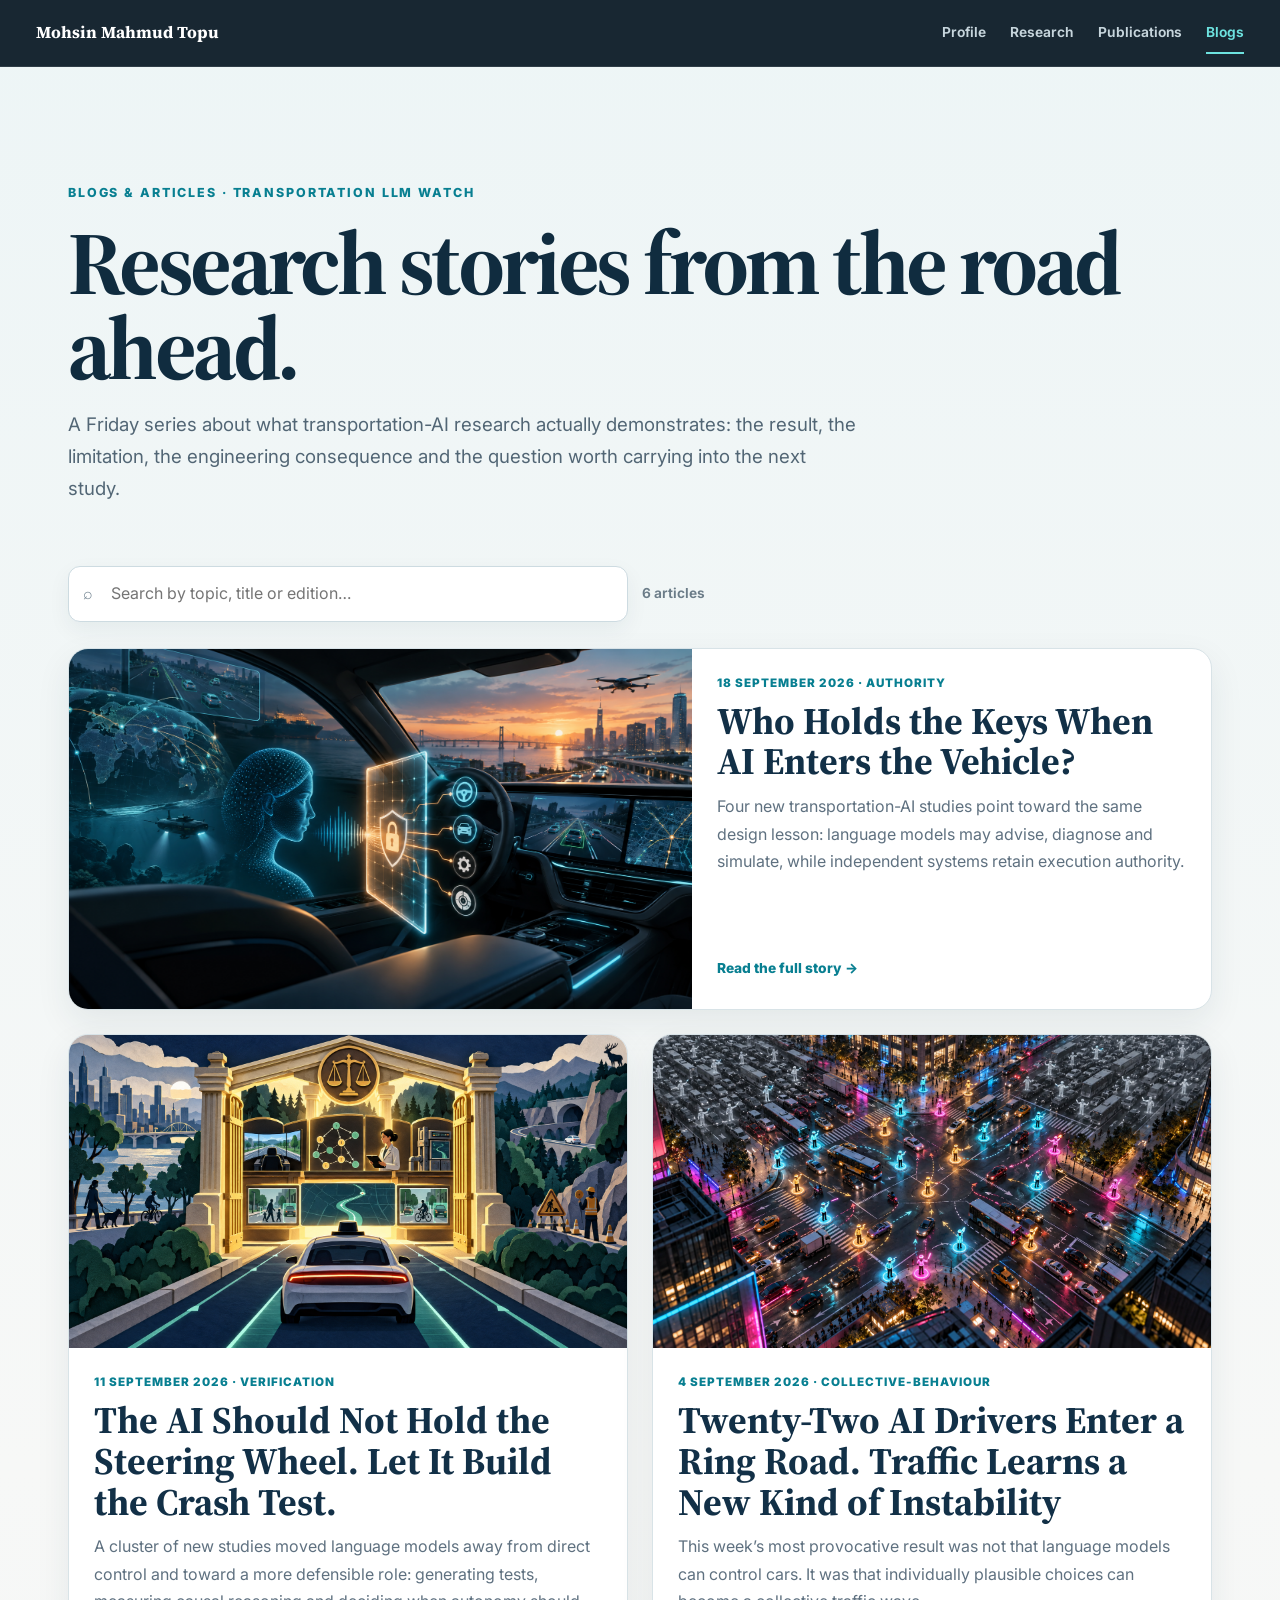
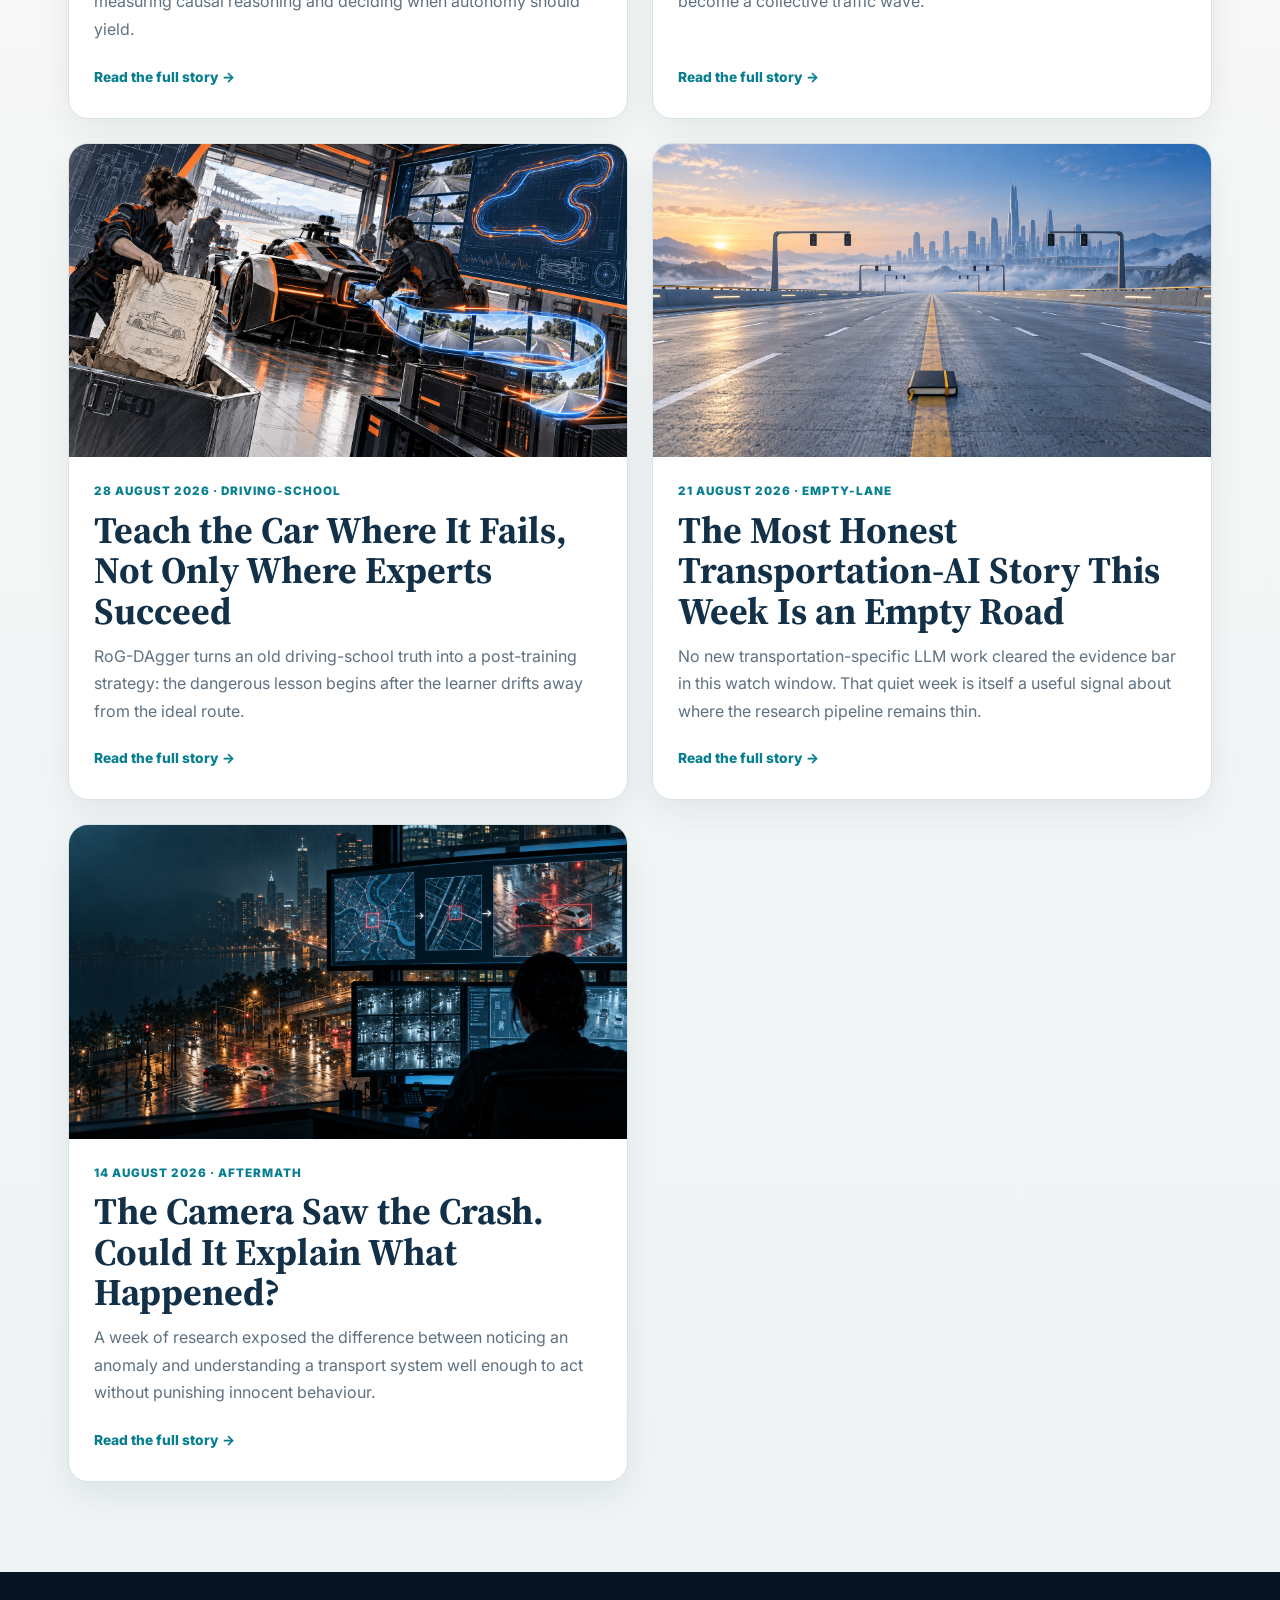
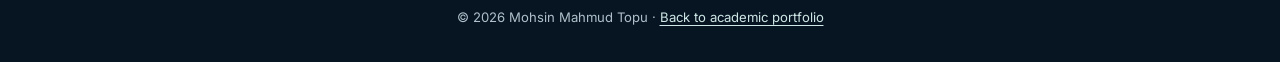
==== blogs/index.html @ 6317d202 "Add files via upload" ====
<!doctype html><html lang="en"><head><meta charset="utf-8"><meta name="viewport" content="width=device-width,initial-scale=1"><title>Blogs &amp; Articles | Mohsin Mahmud Topu</title><meta name="description" content="Transportation LLM Watch: evidence-led essays on language models, agentic systems, safety, mobility and intelligent transportation by Mohsin Mahmud Topu."><link rel="canonical" href="https://mohsin-mahmud.github.io/blogs/"><link rel="icon" href="../assets/me1.png" type="image/png"><link rel="stylesheet" href="blog.css"><link rel="alternate" type="application/rss+xml" title="Transportation LLM Watch" href="feed.xml"><meta property="og:type" content="website"><meta property="og:title" content="Transportation LLM Watch | Mohsin Mahmud Topu"><meta property="og:description" content="Evidence-led essays on language models, agentic systems and transportation."><meta property="og:url" content="https://mohsin-mahmud.github.io/blogs/"><meta property="og:image" content="https://mohsin-mahmud.github.io/assets/ai-safety-gate-hero.png"><meta name="twitter:card" content="summary_large_image"><script type="application/ld+json">{"@context": "https://schema.org", "@type": "Blog", "name": "Transportation LLM Watch", "url": "https://mohsin-mahmud.github.io/blogs/", "author": {"@type": "Person", "name": "Mohsin Mahmud Topu", "url": "https://mohsin-mahmud.github.io/"}, "blogPost": [{"@type": "ListItem", "position": 1, "url": "https://mohsin-mahmud.github.io/blogs/who-holds-the-keys.html", "name": "Who Holds the Keys When AI Enters the Vehicle?"}, {"@type": "ListItem", "position": 2, "url": "https://mohsin-mahmud.github.io/blogs/who-tests-the-tester.html", "name": "The AI Should Not Hold the Steering Wheel. Let It Build the Crash Test."}, {"@type": "ListItem", "position": 3, "url": "https://mohsin-mahmud.github.io/blogs/ai-drivers-ring-road.html", "name": "Twenty-Two AI Drivers Enter a Ring Road. Traffic Learns a New Kind of Instability"}, {"@type": "ListItem", "position": 4, "url": "https://mohsin-mahmud.github.io/blogs/teach-the-car.html", "name": "Teach the Car Where It Fails, Not Only Where Experts Succeed"}, {"@type": "ListItem", "position": 5, "url": "https://mohsin-mahmud.github.io/blogs/the-empty-road.html", "name": "The Most Honest Transportation-AI Story This Week Is an Empty Road"}, {"@type": "ListItem", "position": 6, "url": "https://mohsin-mahmud.github.io/blogs/after-the-crash.html", "name": "The Camera Saw the Crash. Could It Explain What Happened?"}]}</script></head><body class="archive-page"><a class="skip-link" href="#articles">Skip to articles</a><nav class="sitebar" aria-label="Primary navigation"><div class="sitebar-inner">
<a class="site-brand" href="../index.html#home">Mohsin Mahmud Topu</a>
<button class="menu-button" type="button" aria-label="Toggle navigation" aria-expanded="false" aria-controls="blog-navigation"><svg width="24" height="24" viewBox="0 0 24 24" fill="none" stroke="currentColor" stroke-width="2"><path d="M4 7h16M4 12h16M4 17h16"/></svg></button>
<div id="blog-navigation" class="site-nav"><a href="../index.html#home">Profile</a><a href="../index.html#research">Research</a><a href="../index.html#publications">Publications</a><a class="active" aria-current="page" href="index.html">Blogs</a></div>
</div></nav><header class="archive-hero"><div class="archive-eyebrow">Blogs &amp; Articles · Transportation LLM Watch</div><h1>Research stories from the road ahead.</h1><p>A Friday series about what transportation-AI research actually demonstrates: the result, the limitation, the engineering consequence and the question worth carrying into the next study.</p></header><section class="archive-controls" aria-label="Filter articles"><div class="search-wrap"><span class="search-icon" aria-hidden="true">⌕</span><label class="skip-link" for="blog-search">Search articles</label><input id="blog-search" type="search" placeholder="Search by topic, title or edition…" autocomplete="off"></div><div id="archive-count" class="archive-count">6 articles</div></section><main id="articles" class="post-grid"><a class="post-card featured" href="who-holds-the-keys.html" data-search="who holds the keys when ai enters the vehicle? the authority edition four new transportation-ai studies point toward the same design lesson: language models may advise, diagnose and simulate, while independent systems retain execution authority. 18 september 2026"><div class="post-image"><img src="../assets/ai-safety-gate-hero.png" alt="" loading="lazy" decoding="async"></div><div class="post-copy"><div class="post-meta">18 September 2026 · AUTHORITY</div><h2>Who Holds the Keys When AI Enters the Vehicle?</h2><p>Four new transportation-AI studies point toward the same design lesson: language models may advise, diagnose and simulate, while independent systems retain execution authority.</p><span class="read-more">Read the full story →</span></div></a><a class="post-card" href="who-tests-the-tester.html" data-search="the ai should not hold the steering wheel. let it build the crash test. the verification edition a cluster of new studies moved language models away from direct control and toward a more defensible role: generating tests, measuring causal reasoning and deciding when autonomy should yield. 11 september 2026"><div class="post-image"><img src="../assets/2026-09-11-who-tests-the-tester-hero.png" alt="" loading="lazy" decoding="async"></div><div class="post-copy"><div class="post-meta">11 September 2026 · VERIFICATION</div><h2>The AI Should Not Hold the Steering Wheel. Let It Build the Crash Test.</h2><p>A cluster of new studies moved language models away from direct control and toward a more defensible role: generating tests, measuring causal reasoning and deciding when autonomy should yield.</p><span class="read-more">Read the full story →</span></div></a><a class="post-card" href="ai-drivers-ring-road.html" data-search="twenty-two ai drivers enter a ring road. traffic learns a new kind of instability the collective-behaviour edition this week’s most provocative result was not that language models can control cars. it was that individually plausible choices can become a collective traffic wave. 4 september 2026"><div class="post-image"><img src="../assets/2026-09-04-twenty-two-drivers-hero.png" alt="" loading="lazy" decoding="async"></div><div class="post-copy"><div class="post-meta">4 September 2026 · COLLECTIVE-BEHAVIOUR</div><h2>Twenty-Two AI Drivers Enter a Ring Road. Traffic Learns a New Kind of Instability</h2><p>This week’s most provocative result was not that language models can control cars. It was that individually plausible choices can become a collective traffic wave.</p><span class="read-more">Read the full story →</span></div></a><a class="post-card" href="teach-the-car.html" data-search="teach the car where it fails, not only where experts succeed the driving-school edition rog-dagger turns an old driving-school truth into a post-training strategy: the dangerous lesson begins after the learner drifts away from the ideal route. 28 august 2026"><div class="post-image"><img src="../assets/2026-08-28-the-point-of-no-return-hero.png" alt="" loading="lazy" decoding="async"></div><div class="post-copy"><div class="post-meta">28 August 2026 · DRIVING-SCHOOL</div><h2>Teach the Car Where It Fails, Not Only Where Experts Succeed</h2><p>RoG-DAgger turns an old driving-school truth into a post-training strategy: the dangerous lesson begins after the learner drifts away from the ideal route.</p><span class="read-more">Read the full story →</span></div></a><a class="post-card" href="the-empty-road.html" data-search="the most honest transportation-ai story this week is an empty road the empty-lane edition no new transportation-specific llm work cleared the evidence bar in this watch window. that quiet week is itself a useful signal about where the research pipeline remains thin. 21 august 2026"><div class="post-image"><img src="../assets/2026-08-21-the-empty-lane-hero.png" alt="" loading="lazy" decoding="async"></div><div class="post-copy"><div class="post-meta">21 August 2026 · EMPTY-LANE</div><h2>The Most Honest Transportation-AI Story This Week Is an Empty Road</h2><p>No new transportation-specific LLM work cleared the evidence bar in this watch window. That quiet week is itself a useful signal about where the research pipeline remains thin.</p><span class="read-more">Read the full story →</span></div></a><a class="post-card" href="after-the-crash.html" data-search="the camera saw the crash. could it explain what happened? the aftermath edition a week of research exposed the difference between noticing an anomaly and understanding a transport system well enough to act without punishing innocent behaviour. 14 august 2026"><div class="post-image"><img src="../assets/2026-08-14-after-the-crash-hero.png" alt="" loading="lazy" decoding="async"></div><div class="post-copy"><div class="post-meta">14 August 2026 · AFTERMATH</div><h2>The Camera Saw the Crash. Could It Explain What Happened?</h2><p>A week of research exposed the difference between noticing an anomaly and understanding a transport system well enough to act without punishing innocent behaviour.</p><span class="read-more">Read the full story →</span></div></a></main><p id="empty-state" class="empty-state">No article matches that search yet.</p><footer class="footer">© 2026 Mohsin Mahmud Topu · <a href="../index.html">Back to academic portfolio</a></footer><button class="back-to-top" type="button" aria-label="Back to top">↑</button><script src="blog.js"></script></body></html>
---- blogs/blog.css ----
@import url('https://fonts.googleapis.com/css2?family=Inter:wght@400;500;600;700;800&family=Source+Serif+4:opsz,wght@8..60,500;8..60,600;8..60,700&display=swap');

:root{
  --navy:#0b1d2c;--navy-2:#10283a;--paper:#f4f7f8;--ink:#172633;--muted:#607181;
  --accent:#087f91;--soft:#e7f1f3;--card:#ffffff;--line:#d9e3e8;--shadow:0 18px 48px rgba(20,45,65,.10);
  --serif:'Source Serif 4',Georgia,serif;--sans:'Inter',system-ui,-apple-system,BlinkMacSystemFont,'Segoe UI',sans-serif;
}
*{box-sizing:border-box}html{scroll-behavior:smooth}body{margin:0;background:var(--page,var(--paper));color:var(--ink);font-family:var(--sans);line-height:1.72;-webkit-font-smoothing:antialiased}img{max-width:100%;display:block}a{color:var(--accent);text-underline-offset:3px;text-decoration-thickness:1px}button,input{font:inherit}
.skip-link{position:fixed;left:1rem;top:-5rem;background:#fff;color:#111;padding:.7rem 1rem;border-radius:8px;z-index:99999}.skip-link:focus{top:1rem}
.reading-progress{position:fixed;left:0;top:0;width:100%;height:3px;z-index:10000;background:transparent}.reading-progress span{display:block;height:100%;width:0;background:var(--accent);transition:width .08s linear}
.sitebar{position:sticky;top:0;z-index:9000;background:rgba(8,23,35,.93);backdrop-filter:blur(14px);border-bottom:1px solid rgba(255,255,255,.1);color:#f7fbfc}.sitebar-inner{max-width:1320px;height:66px;margin:auto;padding:0 36px;display:flex;align-items:center;gap:28px}.site-brand{font-family:var(--serif);font-weight:700;font-size:1.05rem;color:#fff;text-decoration:none;margin-right:auto}.site-nav{display:flex;align-items:center;gap:24px}.site-nav a{color:#c6d5dc;text-decoration:none;font-size:.86rem;font-weight:650;position:relative}.site-nav a:hover,.site-nav a.active{color:#6de2df}.site-nav a.active:after{content:'';position:absolute;left:0;right:0;bottom:-9px;height:2px;background:#6de2df}.menu-button{display:none;background:transparent;border:1px solid rgba(255,255,255,.18);border-radius:9px;color:#fff;padding:7px 10px;cursor:pointer}.menu-button svg{display:block}
.blog-hero{position:relative;min-height:74vh;display:grid;align-items:end;padding:clamp(90px,10vw,145px) max(24px,7vw) clamp(54px,7vw,88px);color:#fff;background-color:#173047;background-image:linear-gradient(90deg,rgba(4,17,30,.94),rgba(4,17,30,.68) 48%,rgba(4,17,30,.20)),var(--hero);background-position:center;background-size:cover;overflow:hidden}.blog-hero:after{content:'';position:absolute;inset:auto -10% -45% 35%;height:75%;background:radial-gradient(circle,rgba(67,220,214,.18),transparent 65%);pointer-events:none}.hero-inner{position:relative;z-index:1;max-width:1000px}.kicker{font-size:.76rem;letter-spacing:.2em;font-weight:800;text-transform:uppercase;color:#7be5e2}.article-date{margin-top:.45rem;font-size:.9rem;color:#c6d6df}.blog-hero h1{max-width:980px;font:700 clamp(2.7rem,7vw,6.3rem)/.98 var(--serif);letter-spacing:-.035em;margin:.22em 0}.dek{max-width:790px;font-size:clamp(1.07rem,2vw,1.42rem);line-height:1.55;color:#e3edf2;margin:0}.byline{margin:1.35rem 0 0;color:#c1d3db;font-size:.88rem}.back-link{display:inline-flex;gap:.5rem;align-items:center;margin-bottom:1.2rem;color:#bfe2e1;text-decoration:none;font-weight:700;font-size:.82rem}.back-link:hover{color:#fff}
.article-shell{max-width:1360px;margin:auto;padding:84px 56px 100px;display:grid;grid-template-columns:minmax(0,860px) minmax(240px,290px);gap:clamp(54px,8vw,104px);align-items:start}.article-shell.no-sidebar{grid-template-columns:minmax(0,920px);justify-content:center}.story{font-family:var(--serif);font-size:1.14rem;min-width:0}.story>p:first-of-type{font-size:1.22rem;line-height:1.65;color:#293f50}.story>p:first-of-type:first-letter{float:left;font-size:5.5rem;line-height:.72;padding:.12em .09em 0 0;color:var(--accent);font-weight:700}.story p{margin:1.15em 0}.story h2{font:700 clamp(2rem,4vw,2.9rem)/1.08 var(--serif);letter-spacing:-.025em;color:var(--heading,var(--navy));margin:2.1em 0 .55em}.story h3{font:700 1.25rem/1.3 var(--sans);color:var(--heading,var(--navy));margin:2em 0 .45em}.story a{font-family:inherit;font-weight:600}.side-quote,.pull{position:static;align-self:start;height:auto;font:700 clamp(1.35rem,2.3vw,1.72rem)/1.3 var(--serif);border-block:4px solid var(--accent);padding:1.2rem 0;color:var(--heading,var(--navy));margin:0}.story>.pull{margin:2.6rem 0;padding:1.5rem 1.7rem;border:0;border-left:6px solid var(--accent);background:var(--soft);border-radius:0 14px 14px 0}.side-quote small{display:block;margin-top:1rem;font:600 .72rem/1.4 var(--sans);letter-spacing:.09em;text-transform:uppercase;color:var(--muted)}
.article-figure,.art,.figure{margin:3.6rem -8rem 3.8rem;background:var(--card);border:1px solid var(--line);border-radius:20px;overflow:hidden;box-shadow:var(--shadow)}.article-figure img,.art img,.figure img{width:100%;height:auto;max-height:none;object-fit:contain;background:#eef2f4}.article-figure figcaption,.art figcaption,.figure figcaption,.caption{font:500 .82rem/1.5 var(--sans);color:var(--muted)}.article-figure figcaption,.art figcaption,.figure figcaption{padding:.9rem 1.2rem;border-top:1px solid var(--line)}
aside:not(.side-quote){background:var(--soft);border-left:6px solid var(--accent);padding:1.25rem 1.4rem;margin:2.3rem 0;font-family:var(--sans);border-radius:0 12px 12px 0}
.numbers,.scoreboard,.ring,.forge,.gapgrid{display:grid;grid-template-columns:repeat(3,minmax(0,1fr));gap:1rem;margin:2.4rem 0}.scoreboard,.forge,.ring{grid-template-columns:repeat(4,minmax(0,1fr))}.numbers div,.scoreboard div,.ring div,.forge div,.gapgrid div{background:var(--card);padding:1.15rem;border-radius:15px;border:1px solid var(--line);box-shadow:0 10px 25px rgba(20,45,65,.07)}.numbers b,.scoreboard b,.ring b,.forge b{display:block;color:var(--accent);font:800 1.78rem/1.04 var(--sans);overflow-wrap:anywhere;word-break:normal}.numbers span,.scoreboard span,.ring span,.forge span,.gapgrid span{display:block;font:600 .8rem/1.42 var(--sans);margin-top:.55rem;overflow-wrap:anywhere}.scoreboard small{font:700 .69rem/1.2 var(--sans);color:var(--muted);text-transform:uppercase;letter-spacing:.05em}
.diagram,.road,.ladder{display:flex;gap:.65rem;align-items:stretch;justify-content:center;margin:2.5rem 0;font:700 .78rem/1.35 var(--sans)}.diagram div,.road span,.ladder div{padding:1rem;background:var(--soft);border-radius:10px;text-align:center;flex:1}.diagram i,.road i{align-self:center;color:var(--accent);font-size:1.2rem}.ladder span{display:block;font-size:1.45rem;color:var(--accent)}.ladder b,.ladder small{display:block}.gapgrid{grid-template-columns:repeat(2,minmax(0,1fr))}.phase{display:grid;grid-template-columns:1fr 1fr;gap:1rem;margin:2rem 0}.phase div{padding:1.4rem;background:var(--navy);color:#fff;border-radius:12px}.phase span,.phase b{display:block}.evidence-lanes{display:grid;grid-template-columns:repeat(2,minmax(0,1fr));gap:1rem;margin:2.2rem 0}.evidence-lanes div{background:var(--card);border:1px solid var(--line);border-radius:14px;padding:1.1rem}.evidence-lanes b{display:block;color:var(--heading,var(--navy));font-family:var(--sans)}.evidence-lanes span{display:block;margin-top:.25rem;color:var(--muted);font:600 .8rem/1.35 var(--sans)}
.visual{margin:3.6rem -6rem;background:var(--card);border:1px solid var(--line);padding:30px;border-radius:18px;box-shadow:var(--shadow);font-family:var(--sans)}.visual h3{margin:0 0 6px}.visual-sub{color:var(--muted);margin:0 0 22px}.authority{display:grid;grid-template-columns:repeat(4,1fr);gap:12px}.step{padding:18px;border-radius:13px;min-height:160px;border-top:6px solid}.step b{display:block;font-size:1.04rem;margin-bottom:7px}.step span{font-size:.88rem;color:#4f6071}.s1{background:#e8f8f7;border-color:#32b6ab}.s2{background:#e8f5fb;border-color:#36a8cf}.s3{background:#fff4df;border-color:#f0aa35}.s4{background:#fdeceb;border-color:#d75c50}.latency{display:grid;gap:13px}.barrow{display:grid;grid-template-columns:145px 1fr 110px;align-items:center;gap:15px;font-size:.88rem}.track{height:20px;background:#edf2f5;border-radius:20px;overflow:hidden}.bar{height:100%;border-radius:20px;min-width:4px}.fast{width:.6%;background:#17836e}.ppo{width:4%;background:#28c7df}.rearl{width:100%;background:#f6a52c}.auv{width:53%;background:#7d6dd1}.note{background:var(--soft);border-left:5px solid var(--accent);padding:18px 20px;margin:2rem 0;font-family:var(--sans);border-radius:0 10px 10px 0}.evidence-grid{display:grid;grid-template-columns:repeat(2,1fr);gap:18px;margin:2.9rem -5rem}.card{background:var(--card);padding:23px;border:1px solid var(--line);border-radius:15px;box-shadow:0 10px 24px rgba(20,45,65,.06);font-family:var(--sans)}.tag{display:inline-block;padding:4px 9px;border-radius:30px;background:var(--soft);color:var(--accent);font-size:.7rem;font-weight:800;text-transform:uppercase;letter-spacing:.06em}.card h3{margin:.75rem 0 .45rem}.card p{font-size:.92rem;color:#43566a}.verdict{font-weight:750;color:var(--heading,var(--navy))!important}.takeaway{background:var(--navy);color:white;margin:4rem -6rem;padding:36px;border-radius:20px}.takeaway h2{color:white;margin-top:0}.takeaway li{margin:.75rem 0}
.sources{border-top:1px solid var(--line);margin-top:4rem;padding-top:2rem;font-family:var(--sans);font-size:.88rem;color:#4b5d70}.sources h2{font-family:var(--serif)}.sources li{margin:.75rem 0}.sources p{font-size:.82rem;color:var(--muted)}
.article-nav{max-width:1100px;margin:0 auto 90px;padding:0 28px;display:grid;grid-template-columns:1fr 1fr;gap:18px}.article-nav a{display:block;text-decoration:none;background:#fff;border:1px solid var(--line);border-radius:16px;padding:20px;box-shadow:0 10px 26px rgba(20,45,65,.06);transition:.2s}.article-nav a:hover{transform:translateY(-3px);box-shadow:0 16px 34px rgba(20,45,65,.10)}.article-nav small{display:block;text-transform:uppercase;letter-spacing:.08em;font-weight:800;color:var(--muted);margin-bottom:.35rem}.article-nav strong{color:var(--heading,var(--navy));font-family:var(--serif);font-size:1.1rem}.article-nav .next{text-align:right;grid-column:2}.footer{background:#071522;color:#afc0ca;text-align:center;padding:34px 20px;font-size:.82rem}.footer a{color:#cfe7e6}.back-to-top{position:fixed;right:22px;bottom:22px;width:44px;height:44px;border:0;border-radius:50%;background:var(--navy);color:#fff;box-shadow:0 10px 28px rgba(0,0,0,.2);cursor:pointer;opacity:0;transform:translateY(10px);pointer-events:none;transition:.2s;z-index:3000}.back-to-top.show{opacity:1;transform:none;pointer-events:auto}
.theme-aftermath{--page:#eef4f6;--ink:#172633;--accent:#b54841;--soft:#e4eef1;--heading:#14324a}.theme-empty{--page:#f4f6f7;--ink:#1b2935;--accent:#9b7414;--soft:#fff1c7;--heading:#253746}.theme-driving{--page:#f3f1ea;--ink:#1b2b37;--accent:#b85d24;--soft:#e8edf0;--heading:#17344a}.theme-collective{--page:#f5ead0;--ink:#14303d;--accent:#c92f3d;--soft:#cde9eb;--heading:#14303d}.theme-verification{--page:#f7f2e8;--ink:#293137;--accent:#087967;--soft:#dfecd9;--heading:#24343a}.theme-authority{--page:#f4f8fa;--ink:#14263a;--accent:#087f91;--soft:#e4f3f3;--heading:#0b2540}

/* Blog archive */
.archive-page{--page:#f2f6f7;background:linear-gradient(180deg,#edf5f6 0,#f7f8f7 45%,#eef3f5 100%)}.archive-hero{max-width:1200px;margin:auto;padding:clamp(80px,9vw,128px) 28px 42px}.archive-eyebrow{font-weight:800;letter-spacing:.15em;text-transform:uppercase;color:#087f91;font-size:.78rem}.archive-hero h1{font:700 clamp(3rem,7vw,6.6rem)/.95 var(--serif);letter-spacing:-.04em;color:#102c3f;margin:.18em 0}.archive-hero p{max-width:790px;font-size:1.17rem;color:#526675}.archive-controls{max-width:1200px;margin:0 auto;padding:0 28px 26px;display:flex;gap:14px;align-items:center}.search-wrap{position:relative;flex:1;max-width:560px}.search-wrap input{width:100%;border:1px solid #cddbe1;background:#fff;border-radius:12px;padding:13px 16px 13px 42px;color:#173042;outline:none;box-shadow:0 8px 22px rgba(20,45,65,.06)}.search-wrap input:focus{border-color:#5db9bd;box-shadow:0 0 0 3px rgba(8,127,145,.10)}.search-icon{position:absolute;left:15px;top:50%;transform:translateY(-50%);color:#70828f}.archive-count{color:#6b7c88;font-size:.86rem;font-weight:650}.post-grid{max-width:1200px;margin:auto;padding:0 28px 90px;display:grid;grid-template-columns:repeat(2,minmax(0,1fr));gap:24px}.post-card{display:flex;flex-direction:column;background:#fff;color:inherit;text-decoration:none;border:1px solid #d8e3e7;border-radius:20px;overflow:hidden;box-shadow:0 13px 34px rgba(20,45,65,.08);transition:transform .22s,box-shadow .22s,border-color .22s}.post-card:hover{transform:translateY(-5px);box-shadow:0 20px 46px rgba(20,45,65,.13);border-color:#b6d4d7}.post-card.featured{grid-column:span 2;display:grid;grid-template-columns:1.2fr 1fr}.post-image{overflow:hidden;background:#dbe7ea;aspect-ratio:16/9}.featured .post-image{aspect-ratio:auto;min-height:360px}.post-image img{width:100%;height:100%;object-fit:cover;transition:transform .45s}.post-card:hover .post-image img{transform:scale(1.025)}.post-copy{padding:24px 25px 28px;display:flex;flex-direction:column;flex:1}.post-meta{color:#087f91;font-size:.73rem;font-weight:850;letter-spacing:.085em;text-transform:uppercase}.post-copy h2{font:700 clamp(1.65rem,3vw,2.35rem)/1.08 var(--serif);color:#123047;margin:.5rem 0 .7rem}.post-copy p{color:#5f7180;margin:0 0 1.4rem}.read-more{margin-top:auto;color:#087f91;font-weight:800;font-size:.86rem}.empty-state{display:none;max-width:1200px;margin:20px auto 90px;padding:0 28px;color:#647784}.empty-state.show{display:block}
@media(max-width:950px){.article-figure,.art,.figure,.visual,.evidence-grid,.takeaway{margin-left:0;margin-right:0}.authority,.evidence-grid{grid-template-columns:1fr 1fr}.barrow{grid-template-columns:105px 1fr 90px}.article-shell{grid-template-columns:minmax(0,1fr) 220px;gap:36px;padding:64px 36px 88px}.post-card.featured{display:flex;grid-column:span 2}.featured .post-image{aspect-ratio:16/9;min-height:0}}
@media(max-width:820px){.sitebar-inner{height:auto;min-height:62px;padding:12px 20px;flex-wrap:wrap}.menu-button{display:block}.site-nav{display:none;flex-basis:100%;flex-direction:column;align-items:stretch;gap:0;padding:6px 0 8px}.site-nav.open{display:flex}.site-nav a{padding:10px 4px}.site-nav a.active:after{display:none}.blog-hero{min-height:68vh;padding:96px 22px 48px}.article-shell,.article-shell.no-sidebar{display:flex;flex-direction:column;padding:48px 20px 70px}.side-quote{order:-1;margin:0 0 2rem;padding:1rem 0}.story{font-size:1.05rem}.numbers,.scoreboard,.ring,.forge{grid-template-columns:1fr 1fr}.diagram,.road,.ladder{display:grid;grid-template-columns:1fr}.diagram i,.road i{display:none}.gapgrid,.phase,.evidence-lanes{grid-template-columns:1fr}.article-figure,.art,.figure{border-radius:12px}.article-nav{grid-template-columns:1fr;padding:0 20px 70px}.article-nav .next{grid-column:1;text-align:left}.post-grid{grid-template-columns:1fr}.post-card.featured{grid-column:span 1}.archive-controls{align-items:flex-start;flex-direction:column}.archive-count{padding-left:2px}}
@media(max-width:620px){.blog-hero h1{font-size:clamp(2.45rem,13vw,4.2rem)}.numbers,.scoreboard,.ring,.forge,.authority,.evidence-grid{grid-template-columns:1fr}.visual{padding:20px}.barrow{grid-template-columns:90px 1fr}.barrow strong{grid-column:2}.takeaway{padding:26px}.archive-hero{padding-left:20px;padding-right:20px}.archive-controls,.post-grid{padding-left:20px;padding-right:20px}.post-copy{padding:21px}.featured .post-image,.post-image{aspect-ratio:4/3}}
@media(prefers-reduced-motion:reduce){html{scroll-behavior:auto}*,*:before,*:after{animation:none!important;transition:none!important}}
@media print{.sitebar,.reading-progress,.back-to-top,.article-nav{display:none!important}.blog-hero{min-height:auto;padding:35px 0;background:none!important;color:#111}.blog-hero h1,.dek,.article-date,.byline{color:#111}.article-shell,.article-shell.no-sidebar{display:block;max-width:800px;padding:30px 0}.side-quote{margin:20px 0}.article-figure,.art,.figure,.visual,.evidence-grid,.takeaway{margin-left:0;margin-right:0;box-shadow:none}.footer{background:none;color:#444;border-top:1px solid #bbb}}

/* Metric-card resilience for long values such as 50.4→70.2%. */
.numbers>div,.scoreboard>div,.ring>div,.forge>div,.gapgrid>div{min-width:0}
.scoreboard b,.forge b,.ring b{font-size:clamp(1.28rem,2vw,1.78rem);letter-spacing:-.025em}
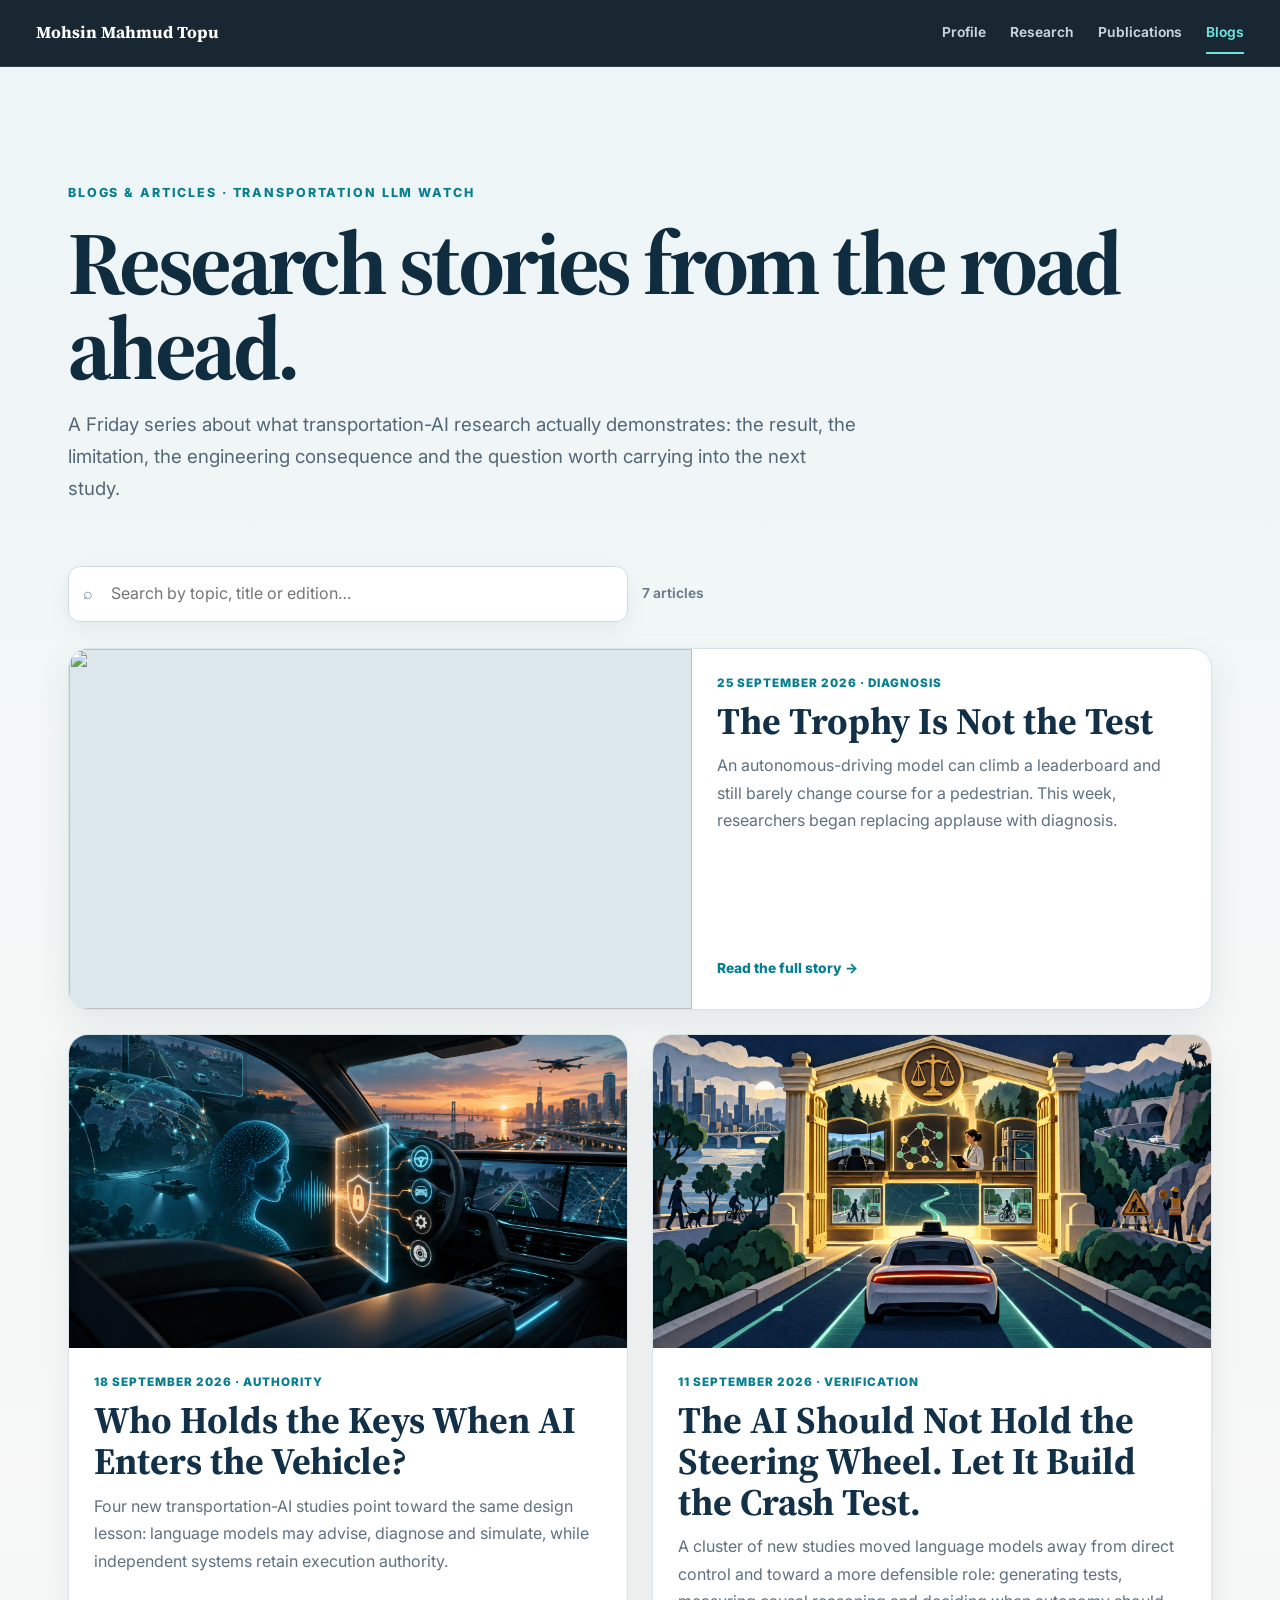
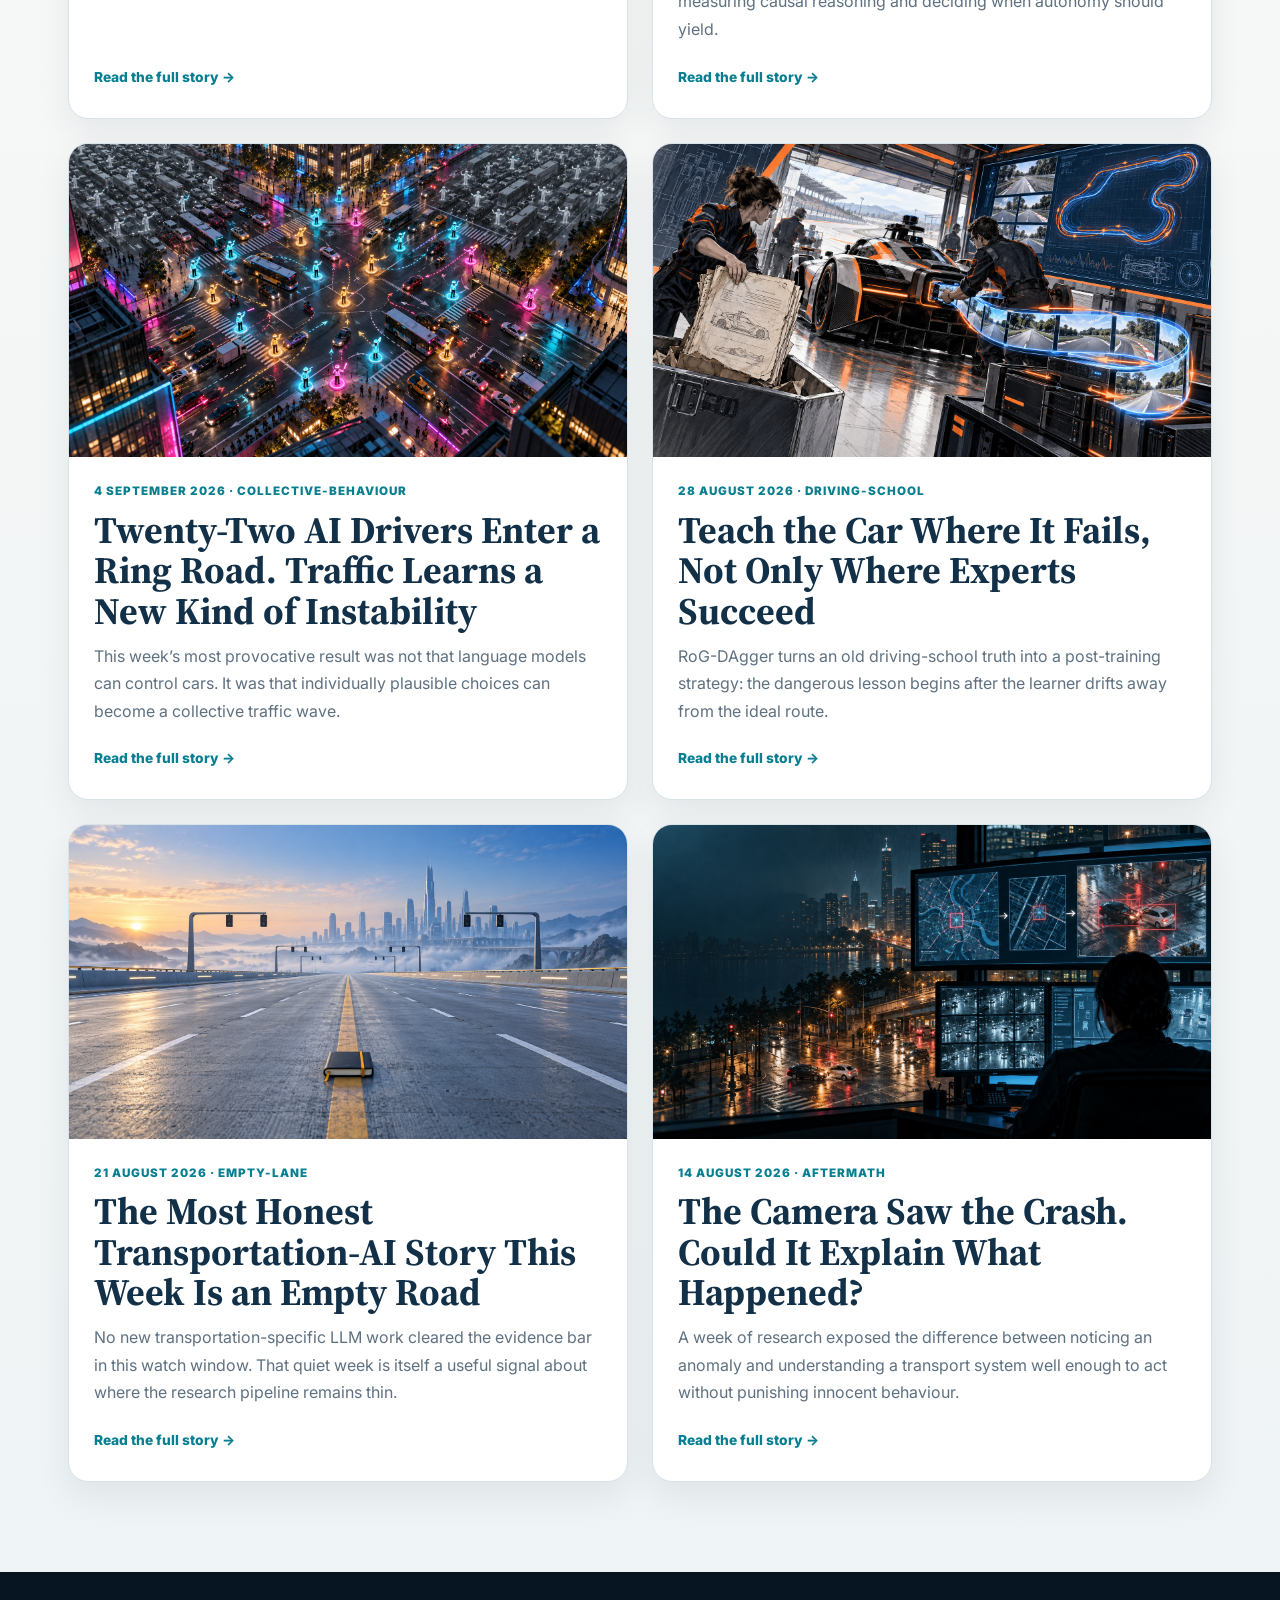
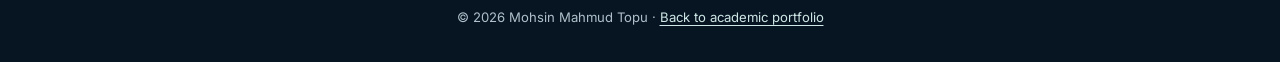
==== commit a537b85a: "Add files via upload" ====
--- a/blogs/index.html
+++ b/blogs/index.html
@@ -1,5 +1,5 @@
-<!doctype html><html lang="en"><head><meta charset="utf-8"><meta name="viewport" content="width=device-width,initial-scale=1"><title>Blogs &amp; Articles | Mohsin Mahmud Topu</title><meta name="description" content="Transportation LLM Watch: evidence-led essays on language models, agentic systems, safety, mobility and intelligent transportation by Mohsin Mahmud Topu."><link rel="canonical" href="https://mohsin-mahmud.github.io/blogs/"><link rel="icon" href="../assets/me1.png" type="image/png"><link rel="stylesheet" href="blog.css"><link rel="alternate" type="application/rss+xml" title="Transportation LLM Watch" href="feed.xml"><meta property="og:type" content="website"><meta property="og:title" content="Transportation LLM Watch | Mohsin Mahmud Topu"><meta property="og:description" content="Evidence-led essays on language models, agentic systems and transportation."><meta property="og:url" content="https://mohsin-mahmud.github.io/blogs/"><meta property="og:image" content="https://mohsin-mahmud.github.io/assets/ai-safety-gate-hero.png"><meta name="twitter:card" content="summary_large_image"><script type="application/ld+json">{"@context": "https://schema.org", "@type": "Blog", "name": "Transportation LLM Watch", "url": "https://mohsin-mahmud.github.io/blogs/", "author": {"@type": "Person", "name": "Mohsin Mahmud Topu", "url": "https://mohsin-mahmud.github.io/"}, "blogPost": [{"@type": "ListItem", "position": 1, "url": "https://mohsin-mahmud.github.io/blogs/who-holds-the-keys.html", "name": "Who Holds the Keys When AI Enters the Vehicle?"}, {"@type": "ListItem", "position": 2, "url": "https://mohsin-mahmud.github.io/blogs/who-tests-the-tester.html", "name": "The AI Should Not Hold the Steering Wheel. Let It Build the Crash Test."}, {"@type": "ListItem", "position": 3, "url": "https://mohsin-mahmud.github.io/blogs/ai-drivers-ring-road.html", "name": "Twenty-Two AI Drivers Enter a Ring Road. Traffic Learns a New Kind of Instability"}, {"@type": "ListItem", "position": 4, "url": "https://mohsin-mahmud.github.io/blogs/teach-the-car.html", "name": "Teach the Car Where It Fails, Not Only Where Experts Succeed"}, {"@type": "ListItem", "position": 5, "url": "https://mohsin-mahmud.github.io/blogs/the-empty-road.html", "name": "The Most Honest Transportation-AI Story This Week Is an Empty Road"}, {"@type": "ListItem", "position": 6, "url": "https://mohsin-mahmud.github.io/blogs/after-the-crash.html", "name": "The Camera Saw the Crash. Could It Explain What Happened?"}]}</script></head><body class="archive-page"><a class="skip-link" href="#articles">Skip to articles</a><nav class="sitebar" aria-label="Primary navigation"><div class="sitebar-inner">
+<!doctype html><html lang="en"><head><meta charset="utf-8"><meta name="viewport" content="width=device-width,initial-scale=1"><title>Blogs &amp; Articles | Mohsin Mahmud Topu</title><meta name="description" content="Transportation LLM Watch: evidence-led essays on language models, agentic systems, safety, mobility and intelligent transportation by Mohsin Mahmud Topu."><link rel="canonical" href="https://mohsin-mahmud.github.io/blogs/"><link rel="icon" href="../assets/me1.png" type="image/png"><link rel="stylesheet" href="blog.css"><link rel="alternate" type="application/rss+xml" title="Transportation LLM Watch" href="feed.xml"><meta property="og:type" content="website"><meta property="og:title" content="Transportation LLM Watch | Mohsin Mahmud Topu"><meta property="og:description" content="Evidence-led essays on language models, agentic systems and transportation."><meta property="og:url" content="https://mohsin-mahmud.github.io/blogs/"><meta property="og:image" content="https://mohsin-mahmud.github.io/assets/trophy-is-not-the-test-hero.png"><meta name="twitter:card" content="summary_large_image"><script type="application/ld+json">{"@context": "https://schema.org", "@type": "Blog", "name": "Transportation LLM Watch", "url": "https://mohsin-mahmud.github.io/blogs/", "author": {"@type": "Person", "name": "Mohsin Mahmud Topu", "url": "https://mohsin-mahmud.github.io/"}, "blogPost": [{"@type": "ListItem", "position": 1, "url": "https://mohsin-mahmud.github.io/blogs/the-trophy-is-not-the-test.html", "name": "The Trophy Is Not the Test"}, {"@type": "ListItem", "position": 2, "url": "https://mohsin-mahmud.github.io/blogs/who-holds-the-keys.html", "name": "Who Holds the Keys When AI Enters the Vehicle?"}, {"@type": "ListItem", "position": 3, "url": "https://mohsin-mahmud.github.io/blogs/who-tests-the-tester.html", "name": "The AI Should Not Hold the Steering Wheel. Let It Build the Crash Test."}, {"@type": "ListItem", "position": 4, "url": "https://mohsin-mahmud.github.io/blogs/ai-drivers-ring-road.html", "name": "Twenty-Two AI Drivers Enter a Ring Road. Traffic Learns a New Kind of Instability"}, {"@type": "ListItem", "position": 5, "url": "https://mohsin-mahmud.github.io/blogs/teach-the-car.html", "name": "Teach the Car Where It Fails, Not Only Where Experts Succeed"}, {"@type": "ListItem", "position": 6, "url": "https://mohsin-mahmud.github.io/blogs/the-empty-road.html", "name": "The Most Honest Transportation-AI Story This Week Is an Empty Road"}, {"@type": "ListItem", "position": 7, "url": "https://mohsin-mahmud.github.io/blogs/after-the-crash.html", "name": "The Camera Saw the Crash. Could It Explain What Happened?"}]}</script></head><body class="archive-page"><a class="skip-link" href="#articles">Skip to articles</a><nav class="sitebar" aria-label="Primary navigation"><div class="sitebar-inner">
 <a class="site-brand" href="../index.html#home">Mohsin Mahmud Topu</a>
 <button class="menu-button" type="button" aria-label="Toggle navigation" aria-expanded="false" aria-controls="blog-navigation"><svg width="24" height="24" viewBox="0 0 24 24" fill="none" stroke="currentColor" stroke-width="2"><path d="M4 7h16M4 12h16M4 17h16"/></svg></button>
 <div id="blog-navigation" class="site-nav"><a href="../index.html#home">Profile</a><a href="../index.html#research">Research</a><a href="../index.html#publications">Publications</a><a class="active" aria-current="page" href="index.html">Blogs</a></div>
-</div></nav><header class="archive-hero"><div class="archive-eyebrow">Blogs &amp; Articles · Transportation LLM Watch</div><h1>Research stories from the road ahead.</h1><p>A Friday series about what transportation-AI research actually demonstrates: the result, the limitation, the engineering consequence and the question worth carrying into the next study.</p></header><section class="archive-controls" aria-label="Filter articles"><div class="search-wrap"><span class="search-icon" aria-hidden="true">⌕</span><label class="skip-link" for="blog-search">Search articles</label><input id="blog-search" type="search" placeholder="Search by topic, title or edition…" autocomplete="off"></div><div id="archive-count" class="archive-count">6 articles</div></section><main id="articles" class="post-grid"><a class="post-card featured" href="who-holds-the-keys.html" data-search="who holds the keys when ai enters the vehicle? the authority edition four new transportation-ai studies point toward the same design lesson: language models may advise, diagnose and simulate, while independent systems retain execution authority. 18 september 2026"><div class="post-image"><img src="../assets/ai-safety-gate-hero.png" alt="" loading="lazy" decoding="async"></div><div class="post-copy"><div class="post-meta">18 September 2026 · AUTHORITY</div><h2>Who Holds the Keys When AI Enters the Vehicle?</h2><p>Four new transportation-AI studies point toward the same design lesson: language models may advise, diagnose and simulate, while independent systems retain execution authority.</p><span class="read-more">Read the full story →</span></div></a><a class="post-card" href="who-tests-the-tester.html" data-search="the ai should not hold the steering wheel. let it build the crash test. the verification edition a cluster of new studies moved language models away from direct control and toward a more defensible role: generating tests, measuring causal reasoning and deciding when autonomy should yield. 11 september 2026"><div class="post-image"><img src="../assets/2026-09-11-who-tests-the-tester-hero.png" alt="" loading="lazy" decoding="async"></div><div class="post-copy"><div class="post-meta">11 September 2026 · VERIFICATION</div><h2>The AI Should Not Hold the Steering Wheel. Let It Build the Crash Test.</h2><p>A cluster of new studies moved language models away from direct control and toward a more defensible role: generating tests, measuring causal reasoning and deciding when autonomy should yield.</p><span class="read-more">Read the full story →</span></div></a><a class="post-card" href="ai-drivers-ring-road.html" data-search="twenty-two ai drivers enter a ring road. traffic learns a new kind of instability the collective-behaviour edition this week’s most provocative result was not that language models can control cars. it was that individually plausible choices can become a collective traffic wave. 4 september 2026"><div class="post-image"><img src="../assets/2026-09-04-twenty-two-drivers-hero.png" alt="" loading="lazy" decoding="async"></div><div class="post-copy"><div class="post-meta">4 September 2026 · COLLECTIVE-BEHAVIOUR</div><h2>Twenty-Two AI Drivers Enter a Ring Road. Traffic Learns a New Kind of Instability</h2><p>This week’s most provocative result was not that language models can control cars. It was that individually plausible choices can become a collective traffic wave.</p><span class="read-more">Read the full story →</span></div></a><a class="post-card" href="teach-the-car.html" data-search="teach the car where it fails, not only where experts succeed the driving-school edition rog-dagger turns an old driving-school truth into a post-training strategy: the dangerous lesson begins after the learner drifts away from the ideal route. 28 august 2026"><div class="post-image"><img src="../assets/2026-08-28-the-point-of-no-return-hero.png" alt="" loading="lazy" decoding="async"></div><div class="post-copy"><div class="post-meta">28 August 2026 · DRIVING-SCHOOL</div><h2>Teach the Car Where It Fails, Not Only Where Experts Succeed</h2><p>RoG-DAgger turns an old driving-school truth into a post-training strategy: the dangerous lesson begins after the learner drifts away from the ideal route.</p><span class="read-more">Read the full story →</span></div></a><a class="post-card" href="the-empty-road.html" data-search="the most honest transportation-ai story this week is an empty road the empty-lane edition no new transportation-specific llm work cleared the evidence bar in this watch window. that quiet week is itself a useful signal about where the research pipeline remains thin. 21 august 2026"><div class="post-image"><img src="../assets/2026-08-21-the-empty-lane-hero.png" alt="" loading="lazy" decoding="async"></div><div class="post-copy"><div class="post-meta">21 August 2026 · EMPTY-LANE</div><h2>The Most Honest Transportation-AI Story This Week Is an Empty Road</h2><p>No new transportation-specific LLM work cleared the evidence bar in this watch window. That quiet week is itself a useful signal about where the research pipeline remains thin.</p><span class="read-more">Read the full story →</span></div></a><a class="post-card" href="after-the-crash.html" data-search="the camera saw the crash. could it explain what happened? the aftermath edition a week of research exposed the difference between noticing an anomaly and understanding a transport system well enough to act without punishing innocent behaviour. 14 august 2026"><div class="post-image"><img src="../assets/2026-08-14-after-the-crash-hero.png" alt="" loading="lazy" decoding="async"></div><div class="post-copy"><div class="post-meta">14 August 2026 · AFTERMATH</div><h2>The Camera Saw the Crash. Could It Explain What Happened?</h2><p>A week of research exposed the difference between noticing an anomaly and understanding a transport system well enough to act without punishing innocent behaviour.</p><span class="read-more">Read the full story →</span></div></a></main><p id="empty-state" class="empty-state">No article matches that search yet.</p><footer class="footer">© 2026 Mohsin Mahmud Topu · <a href="../index.html">Back to academic portfolio</a></footer><button class="back-to-top" type="button" aria-label="Back to top">↑</button><script src="blog.js"></script></body></html>+</div></nav><header class="archive-hero"><div class="archive-eyebrow">Blogs &amp; Articles · Transportation LLM Watch</div><h1>Research stories from the road ahead.</h1><p>A Friday series about what transportation-AI research actually demonstrates: the result, the limitation, the engineering consequence and the question worth carrying into the next study.</p></header><section class="archive-controls" aria-label="Filter articles"><div class="search-wrap"><span class="search-icon" aria-hidden="true">⌕</span><label class="skip-link" for="blog-search">Search articles</label><input id="blog-search" type="search" placeholder="Search by topic, title or edition…" autocomplete="off"></div><div id="archive-count" class="archive-count">7 articles</div></section><main id="articles" class="post-grid"><a class="post-card featured" href="the-trophy-is-not-the-test.html" data-search="the trophy is not the test diagnosis edition counterfactual diagnosis bounded vlm authority process supervision world simulation 25 september 2026"><div class="post-image"><img src="../assets/trophy-is-not-the-test-hero.png" alt="" loading="lazy" decoding="async"></div><div class="post-copy"><div class="post-meta">25 September 2026 · DIAGNOSIS</div><h2>The Trophy Is Not the Test</h2><p>An autonomous-driving model can climb a leaderboard and still barely change course for a pedestrian. This week, researchers began replacing applause with diagnosis.</p><span class="read-more">Read the full story →</span></div></a><a class="post-card" href="who-holds-the-keys.html" data-search="who holds the keys when ai enters the vehicle? the authority edition four new transportation-ai studies point toward the same design lesson: language models may advise, diagnose and simulate, while independent systems retain execution authority. 18 september 2026"><div class="post-image"><img src="../assets/ai-safety-gate-hero.png" alt="" loading="lazy" decoding="async"></div><div class="post-copy"><div class="post-meta">18 September 2026 · AUTHORITY</div><h2>Who Holds the Keys When AI Enters the Vehicle?</h2><p>Four new transportation-AI studies point toward the same design lesson: language models may advise, diagnose and simulate, while independent systems retain execution authority.</p><span class="read-more">Read the full story →</span></div></a><a class="post-card" href="who-tests-the-tester.html" data-search="the ai should not hold the steering wheel. let it build the crash test. the verification edition a cluster of new studies moved language models away from direct control and toward a more defensible role: generating tests, measuring causal reasoning and deciding when autonomy should yield. 11 september 2026"><div class="post-image"><img src="../assets/2026-09-11-who-tests-the-tester-hero.png" alt="" loading="lazy" decoding="async"></div><div class="post-copy"><div class="post-meta">11 September 2026 · VERIFICATION</div><h2>The AI Should Not Hold the Steering Wheel. Let It Build the Crash Test.</h2><p>A cluster of new studies moved language models away from direct control and toward a more defensible role: generating tests, measuring causal reasoning and deciding when autonomy should yield.</p><span class="read-more">Read the full story →</span></div></a><a class="post-card" href="ai-drivers-ring-road.html" data-search="twenty-two ai drivers enter a ring road. traffic learns a new kind of instability the collective-behaviour edition this week’s most provocative result was not that language models can control cars. it was that individually plausible choices can become a collective traffic wave. 4 september 2026"><div class="post-image"><img src="../assets/2026-09-04-twenty-two-drivers-hero.png" alt="" loading="lazy" decoding="async"></div><div class="post-copy"><div class="post-meta">4 September 2026 · COLLECTIVE-BEHAVIOUR</div><h2>Twenty-Two AI Drivers Enter a Ring Road. Traffic Learns a New Kind of Instability</h2><p>This week’s most provocative result was not that language models can control cars. It was that individually plausible choices can become a collective traffic wave.</p><span class="read-more">Read the full story →</span></div></a><a class="post-card" href="teach-the-car.html" data-search="teach the car where it fails, not only where experts succeed the driving-school edition rog-dagger turns an old driving-school truth into a post-training strategy: the dangerous lesson begins after the learner drifts away from the ideal route. 28 august 2026"><div class="post-image"><img src="../assets/2026-08-28-the-point-of-no-return-hero.png" alt="" loading="lazy" decoding="async"></div><div class="post-copy"><div class="post-meta">28 August 2026 · DRIVING-SCHOOL</div><h2>Teach the Car Where It Fails, Not Only Where Experts Succeed</h2><p>RoG-DAgger turns an old driving-school truth into a post-training strategy: the dangerous lesson begins after the learner drifts away from the ideal route.</p><span class="read-more">Read the full story →</span></div></a><a class="post-card" href="the-empty-road.html" data-search="the most honest transportation-ai story this week is an empty road the empty-lane edition no new transportation-specific llm work cleared the evidence bar in this watch window. that quiet week is itself a useful signal about where the research pipeline remains thin. 21 august 2026"><div class="post-image"><img src="../assets/2026-08-21-the-empty-lane-hero.png" alt="" loading="lazy" decoding="async"></div><div class="post-copy"><div class="post-meta">21 August 2026 · EMPTY-LANE</div><h2>The Most Honest Transportation-AI Story This Week Is an Empty Road</h2><p>No new transportation-specific LLM work cleared the evidence bar in this watch window. That quiet week is itself a useful signal about where the research pipeline remains thin.</p><span class="read-more">Read the full story →</span></div></a><a class="post-card" href="after-the-crash.html" data-search="the camera saw the crash. could it explain what happened? the aftermath edition a week of research exposed the difference between noticing an anomaly and understanding a transport system well enough to act without punishing innocent behaviour. 14 august 2026"><div class="post-image"><img src="../assets/2026-08-14-after-the-crash-hero.png" alt="" loading="lazy" decoding="async"></div><div class="post-copy"><div class="post-meta">14 August 2026 · AFTERMATH</div><h2>The Camera Saw the Crash. Could It Explain What Happened?</h2><p>A week of research exposed the difference between noticing an anomaly and understanding a transport system well enough to act without punishing innocent behaviour.</p><span class="read-more">Read the full story →</span></div></a></main><p id="empty-state" class="empty-state">No article matches that search yet.</p><footer class="footer">© 2026 Mohsin Mahmud Topu · <a href="../index.html">Back to academic portfolio</a></footer><button class="back-to-top" type="button" aria-label="Back to top">↑</button><script src="blog.js"></script></body></html>
--- a/blogs/blog.css
+++ b/blogs/blog.css
@@ -31,3 +31,32 @@
 /* Metric-card resilience for long values such as 50.4→70.2%. */
 .numbers>div,.scoreboard>div,.ring>div,.forge>div,.gapgrid>div{min-width:0}
 .scoreboard b,.forge b,.ring b{font-size:clamp(1.28rem,2vw,1.78rem);letter-spacing:-.025em}
+
+
+/* ================= 25 SEP 2026 · DIAGNOSIS EDITION ================= */
+.theme-diagnosis{--page:#f5efe5;--ink:#1a2933;--accent:#b63f38;--soft:#f1dfd6;--heading:#18354a}
+.article-rail{min-width:0}
+.thread-index{margin-top:2.25rem;padding:1.1rem 1rem;border:1px solid var(--line);border-radius:14px;background:var(--card);font-family:var(--sans);box-shadow:0 10px 24px rgba(20,45,65,.06)}
+.thread-index b{display:block;font-size:.7rem;letter-spacing:.1em;text-transform:uppercase;color:var(--heading,var(--navy));margin-bottom:.55rem}
+.thread-index span{display:block;padding:.5rem 0;border-bottom:1px solid var(--line);font-size:.78rem;line-height:1.35;color:var(--muted)}
+.thread-index span:last-child{border-bottom:0}
+.metric-grid{display:grid;grid-template-columns:repeat(4,minmax(0,1fr));gap:.9rem;margin:2.45rem 0}
+.metric{min-width:0;background:var(--card);border:1px solid var(--line);border-radius:15px;padding:1.2rem;box-shadow:0 10px 25px rgba(20,45,65,.07)}
+.metric b{display:block;color:var(--accent);font:800 clamp(1.45rem,2.4vw,1.95rem)/1.05 var(--sans);overflow-wrap:anywhere}
+.metric span{display:block;margin-top:.58rem;font:650 .77rem/1.4 var(--sans);color:var(--ink);overflow-wrap:anywhere}
+.counterfactual{margin:2.9rem 0;background:#10283a;color:#fff;border-radius:20px;padding:1.8rem;font-family:var(--sans)}
+.counterfactual h3{margin:0 0 1.1rem;color:#ffd36a;font:800 .78rem/1.2 var(--sans);letter-spacing:.11em;text-transform:uppercase}
+.flow{display:grid;grid-template-columns:1fr auto 1fr auto 1fr;align-items:center;gap:.7rem}
+.flow div{background:#193c52;border:1px solid #315c75;border-radius:13px;padding:1rem;text-align:center;font:700 .78rem/1.4 var(--sans)}
+.flow i{font-style:normal;color:#ffd36a;font-size:1.35rem}
+.authority-grid{display:grid;grid-template-columns:repeat(3,minmax(0,1fr));gap:1rem;margin:2.5rem 0}
+.authority-grid div{min-width:0;background:var(--card);border:1px solid var(--line);border-top:6px solid var(--accent);border-radius:12px;padding:1.2rem;box-shadow:0 10px 22px rgba(20,45,65,.06)}
+.authority-grid b,.authority-grid span{display:block}.authority-grid b{font:800 .98rem/1.3 var(--sans);color:var(--heading,var(--navy))}.authority-grid span{font:500 .82rem/1.5 var(--sans);color:var(--muted);margin-top:.45rem}
+.evidence-box{background:#172734;color:#edf4f6;padding:2rem;border-radius:20px;margin:3rem 0;font-family:var(--sans)}
+.evidence-box h2{color:#ffd36a;margin-top:0}.evidence-box li{margin:.8rem 0}
+.priority{display:inline-block;padding:.26rem .55rem;border-radius:999px;background:#ffd36a;color:#18232d;font:800 .65rem/1 var(--sans);letter-spacing:.04em;margin-right:.35rem;white-space:nowrap}
+.week-context{margin:3rem 0;padding:1.7rem 1.8rem;background:linear-gradient(135deg,#eef7f6,#fff7e9);border:1px solid var(--line);border-radius:18px;font-family:var(--sans)}
+.week-context h2{margin-top:0}.week-context p{font-family:var(--serif);font-size:1.06rem}.week-context .context-links{display:grid;grid-template-columns:repeat(3,minmax(0,1fr));gap:.8rem;margin-top:1.2rem}.week-context .context-links a{display:block;background:#fff;border:1px solid var(--line);border-radius:11px;padding:.9rem;text-decoration:none;font:700 .76rem/1.4 var(--sans);color:var(--heading,var(--navy))}.week-context .context-links a:hover{border-color:var(--accent);color:var(--accent)}
+@media(max-width:950px){.metric-grid{grid-template-columns:1fr 1fr}.article-rail{order:-1}.thread-index{margin-top:1.2rem}.week-context .context-links{grid-template-columns:1fr}}
+@media(max-width:820px){.flow{grid-template-columns:1fr}.flow i{transform:rotate(90deg);text-align:center}.authority-grid{grid-template-columns:1fr}}
+@media(max-width:620px){.metric-grid{grid-template-columns:1fr}.counterfactual,.evidence-box,.week-context{padding:1.35rem}}
